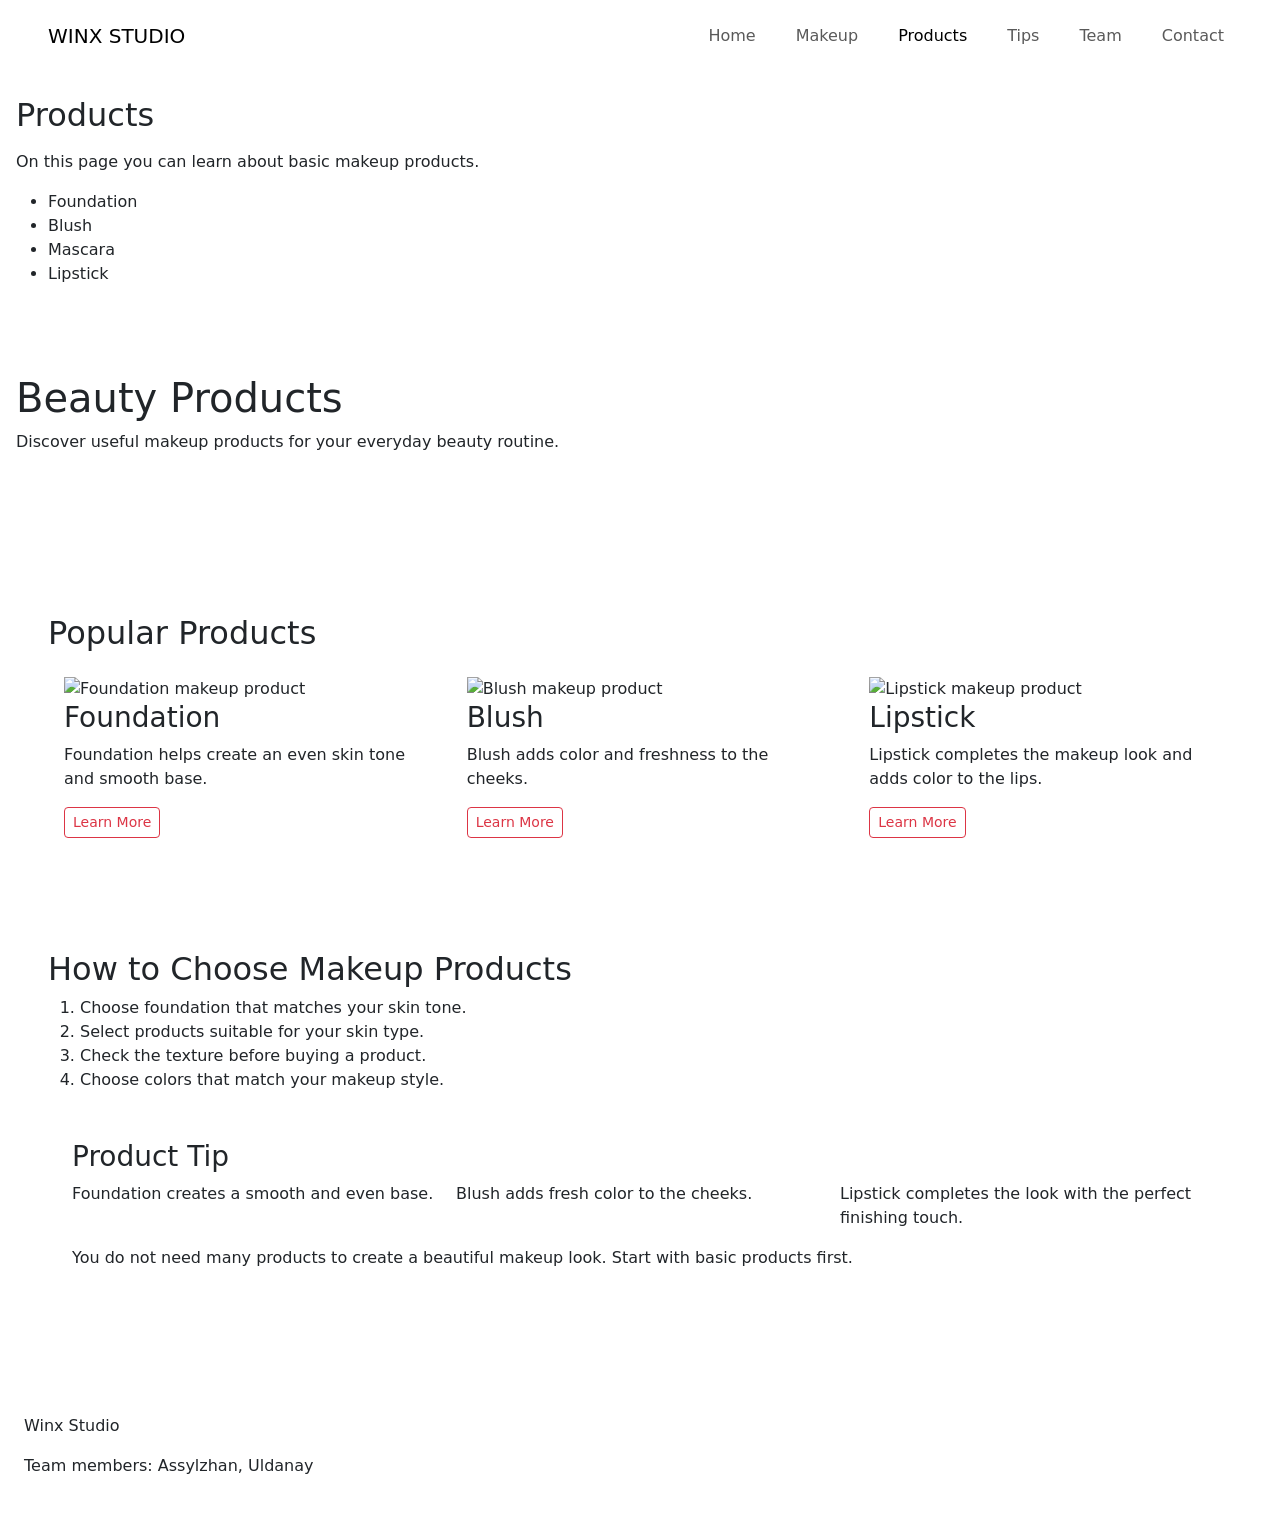
==== products.html @ 080e072e "HTML files" ====
<!DOCTYPE html>
<html lang="en">
<head>
    <meta charset="UTF-8">
    <meta name="viewport" content="width=device-width, initial-scale=1.0">

    <!-- Created by Assylzhan -->
    <title>Beauty Products - Winx Studio</title>

    <link href="https://cdn.jsdelivr.net/npm/bootstrap@5.3.3/dist/css/bootstrap.min.css" rel="stylesheet">
    <link rel="stylesheet" href="css/style.css">
</head>

<body class="assignment-page">
    <header class="site-header">

        <nav class="navbar navbar-expand-lg winx-navbar px-3 px-lg-5 py-3" aria-label="Main navigation">
            <a href="index.html" class="navbar-brand logo">WINX STUDIO</a>
            <button class="navbar-toggler" type="button" data-bs-toggle="collapse" data-bs-target="#mainNav" aria-controls="mainNav" aria-expanded="false" aria-label="Toggle navigation">
                <span class="navbar-toggler-icon"></span>
            </button>
            <div class="collapse navbar-collapse" id="mainNav">
                <ul class="navbar-nav ms-auto gap-lg-4">
                    <li class="nav-item"><a class="nav-link" href="index.html">Home</a></li>
                    <li class="nav-item"><a class="nav-link" href="makeup.html">Makeup</a></li>
                    <li class="nav-item"><a class="nav-link active" href="products.html" aria-current="page">Products</a></li>
                    <li class="nav-item"><a class="nav-link" href="tips.html">Tips</a></li>
                    <li class="nav-item"><a class="nav-link" href="team.html">Team</a></li>
                    <li class="nav-item"><a class="nav-link" href="contact.html">Contact</a></li>
                </ul>
            </div>
        </nav>
    </header>
    <aside class="sidebar py-4 px-3">

        <h2 class="mb-3">Products</h2>
        <p>
            On this page you can learn about basic makeup products.
        </p>

        <ul>
            <li>Foundation</li>
            <li>Blush</li>
            <li>Mascara</li>
            <li>Lipstick</li>
        </ul>

    </aside>
    <main class="main-content container-fluid px-0">
        <section class="page-title py-4 py-md-5 px-3 mb-4 mb-md-5">

            <h1>Beauty Products</h1>
            <p>
                Discover useful makeup products
                for your everyday beauty routine.
            </p>
        </section>
        <section class="products-section py-4 py-md-5 px-3 px-md-5">
            <h2>Popular Products</h2>
            <div class="row g-4">
                <div class="col-12 col-md-4 d-flex"><div class="product-card w-100 p-3">
                    <img
                        src="https://images.unsplash.com/photo-1557205465-f3762edea6d3?q=80&w=987&auto=format&fit=crop&ixlib=rb-4.1.0&ixid=M3wxMjA3fDB8MHxwaG90by1wYWdlfHx8fGVufDB8fHx8fA%3D%3D"
                        alt="Foundation makeup product"
                    >
                    <h3>Foundation</h3>
                    <p>
                        Foundation helps create
                        an even skin tone and smooth base.
                    </p>
                    <a href="#product-tips" class="btn btn-outline-danger btn-sm">Learn More</a>

                </div></div>
                <div class="col-12 col-md-4 d-flex"><div class="product-card w-100 p-3">

                    <img
                        src="https://images.unsplash.com/photo-1625093525885-282384697917?q=80&w=1701&auto=format&fit=crop&ixlib=rb-4.1.0&ixid=M3wxMjA3fDB8MHxwaG90by1wYWdlfHx8fGVufDB8fHx8fA%3D%3D"
                        alt="Blush makeup product"
                    >

                    <h3>Blush</h3>
                    <p>
                        Blush adds color and freshness to the cheeks.
                    </p>

                    <a href="#product-tips" class="btn btn-outline-danger btn-sm">Learn More</a>
                </div></div>
                <div class="col-12 col-md-4 d-flex"><div class="product-card w-100 p-3">

                    <img
                        src="https://plus.unsplash.com/premium_photo-1677526496932-1b4bddeee554?q=80&w=968&auto=format&fit=crop&ixlib=rb-4.1.0&ixid=M3wxMjA3fDB8MHxwaG90by1wYWdlfHx8fGVufDB8fHx8fA%3D%3D"
                        alt="Lipstick makeup product"
                    >
                    <h3>Lipstick</h3>
                    <p>
                        Lipstick completes the makeup look
                        and adds color to the lips.
                    </p>
                    <a href="#product-tips" class="btn btn-outline-danger btn-sm">
                        Learn More
                    </a>
                </div></div>
            </div>
        </section>
        <section class="content p-4 p-md-5 mx-auto mb-5" id="product-tips">
            <h2>How to Choose Makeup Products</h2>
            <ol>
                <li> Choose foundation that matches your skin tone.</li>
                <li>Select products suitable for your skin type.</li>
                <li> Check the texture before buying a product.</li>
                <li>Choose colors that match your makeup style.</li>
            </ol>
            <div class="highlight p-4 mt-4">
                <h3>Product Tip</h3>
                <div class="row g-3 mb-3">
                    <div class="col-12 col-md-6 col-lg-4">Foundation creates a smooth and even base.</div>
                    <div class="col-12 col-md-6 col-lg-4">Blush adds fresh color to the cheeks.</div>
                    <div class="col-12 col-md-12 col-lg-4">Lipstick completes the look with the perfect finishing touch.</div>
                </div>
                <p class="mb-0">You do not need many products to create a beautiful makeup look. Start with basic products first.</p>
            </div>
        </section>
    </main>
    <footer class="site-footer p-4">
        <p>Winx Studio</p>
        <p>Team members: Assylzhan, Uldanay</p>
    </footer>
    <script src="https://cdn.jsdelivr.net/npm/bootstrap@5.3.3/dist/js/bootstrap.bundle.min.js"></script>
</body>
</html>
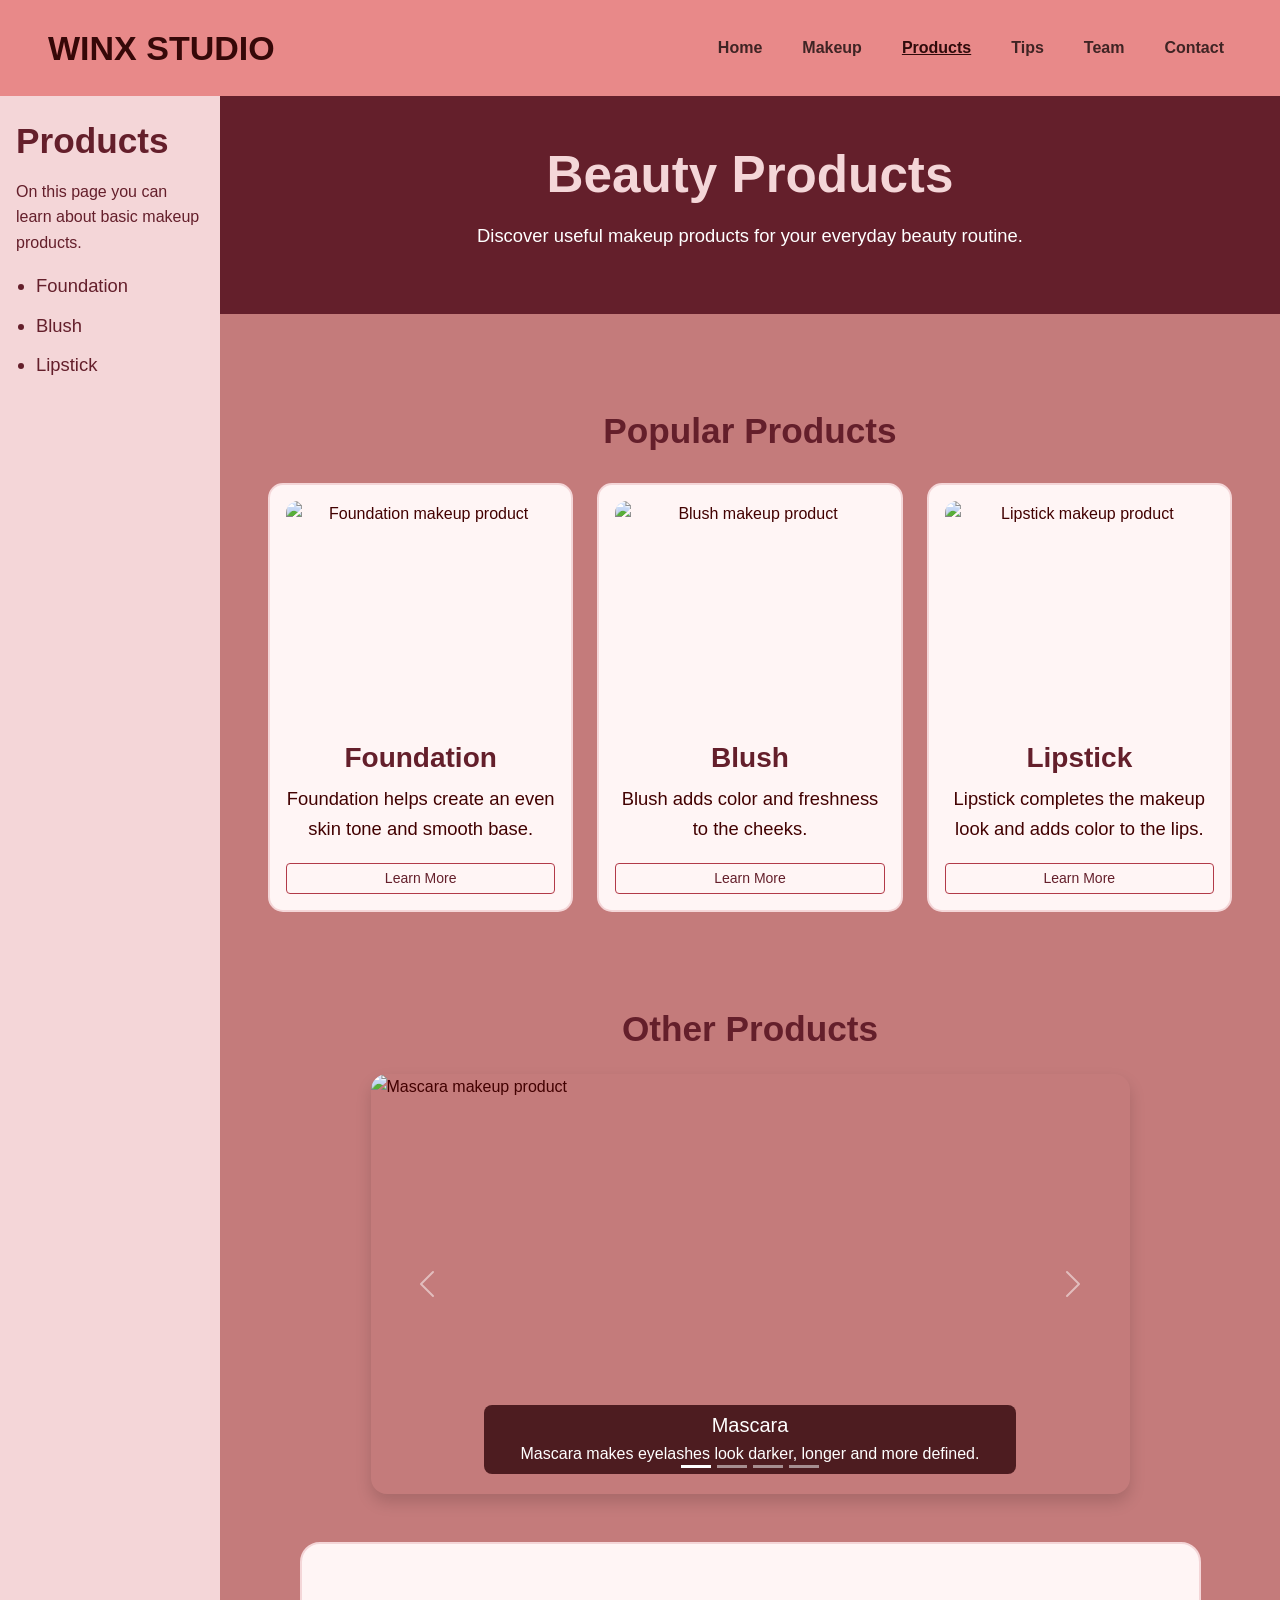
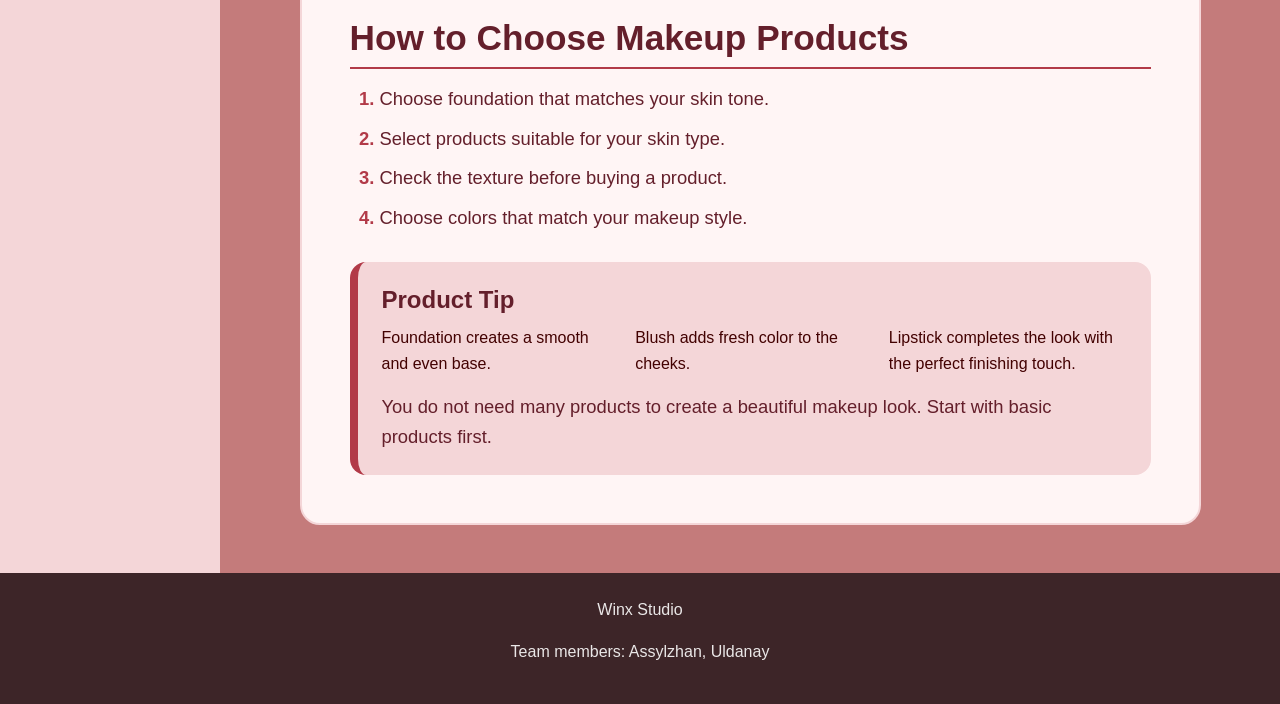
==== commit c13443b2: "Update assignment 3 pages" ====
--- a/products.html
+++ b/products.html
@@ -10,10 +10,8 @@
     <link href="https://cdn.jsdelivr.net/npm/bootstrap@5.3.3/dist/css/bootstrap.min.css" rel="stylesheet">
     <link rel="stylesheet" href="css/style.css">
 </head>
-
 <body class="assignment-page">
     <header class="site-header">
-
         <nav class="navbar navbar-expand-lg winx-navbar px-3 px-lg-5 py-3" aria-label="Main navigation">
             <a href="index.html" class="navbar-brand logo">WINX STUDIO</a>
             <button class="navbar-toggler" type="button" data-bs-toggle="collapse" data-bs-target="#mainNav" aria-controls="mainNav" aria-expanded="false" aria-label="Toggle navigation">
@@ -41,10 +39,8 @@
         <ul>
             <li>Foundation</li>
             <li>Blush</li>
-            <li>Mascara</li>
             <li>Lipstick</li>
         </ul>
-
     </aside>
     <main class="main-content container-fluid px-0">
         <section class="page-title py-4 py-md-5 px-3 mb-4 mb-md-5">
@@ -102,7 +98,149 @@
                 </div></div>
             </div>
         </section>
+<section class="container py-4 py-md-5">
+    <h2 class="text-center mb-4" style="color: #641F2B;">
+        Other Products
+    </h2>
+    <div class="row justify-content-center">
+        <div class="col-12 col-lg-9">
+            <div
+                id="productsCarousel"
+                class="carousel slide shadow rounded-4 overflow-hidden"
+                data-bs-ride="carousel"
+                aria-label="Other makeup products">
+
+                <div class="carousel-indicators">
+
+                    <button
+                        type="button"
+                        data-bs-target="#productsCarousel"
+                        data-bs-slide-to="0"
+                        class="active"
+                        aria-current="true"
+                        aria-label="Mascara"></button>
+
+                    <button
+                        type="button"
+                        data-bs-target="#productsCarousel"
+                        data-bs-slide-to="1"
+                        aria-label="Highlighter"></button>
+
+                    <button
+                        type="button"
+                        data-bs-target="#productsCarousel"
+                        data-bs-slide-to="2"
+                        aria-label="Eyeliner"></button>
+
+                    <button
+                        type="button"
+                        data-bs-target="#productsCarousel"
+                        data-bs-slide-to="3"
+                        aria-label="Bronzer"></button>
+
+                </div>
+
+                <div class="carousel-inner">
+                    <div class="carousel-item active">
+                        <img
+                            src="https://images.unsplash.com/photo-1631214540553-ff044a3ff1d4?q=80&w=1674&auto=format&fit=crop&ixlib=rb-4.1.0&ixid=M3wxMjA3fDB8MHxwaG90by1wYWdlfHx8fGVufDB8fHx8fA%3D%3D"
+                            class="d-block w-100"
+                            alt="Mascara makeup product">
+
+                        <div class="carousel-caption d-none d-md-block py-2">
+
+                            <h3 class="h5 mb-1">
+                                Mascara
+                            </h3>
+
+                            <p class="mb-0">
+                                Mascara makes eyelashes look darker,
+                                longer and more defined.
+                            </p>
+                        </div>
+                    </div>
+
+                    <div class="carousel-item">
+                        <img
+                            src="https://images.unsplash.com/photo-1580694500583-21a6189e6b56?q=80&w=2070&auto=format&fit=crop&ixlib=rb-4.1.0&ixid=M3wxMjA3fDB8MHxwaG90by1wYWdlfHx8fGVufDB8fHx8fA%3D%3D"
+                            class="d-block w-100"
+                            alt="Highlighter makeup product">
+                        <div class="carousel-caption d-none d-md-block py-2">
+                            <h3 class="h5 mb-1">
+                                Highlighter
+                            </h3>
+
+                            <p class="mb-0">
+                                Highlighter adds glow to the high points
+                                of the face.
+                            </p>
+                        </div>
+                    </div>
+                    <div class="carousel-item">
+                        <img
+                            src="https://images.unsplash.com/photo-1631237535134-e009a5939d9c?q=80&w=1625&auto=format&fit=crop&ixlib=rb-4.1.0&ixid=M3wxMjA3fDB8MHxwaG90by1wYWdlfHx8fGVufDB8fHx8fA%3D%3D"
+                            class="d-block w-100"
+                            alt="Eyeliner makeup product">
+
+                        <div class="carousel-caption d-none d-md-block py-2">
+                            <h3 class="h5 mb-1">
+                                Eyeliner
+                            </h3>
+                            <p class="mb-0">
+                                Eyeliner defines the eyes
+                                and can create both soft and dramatic looks.
+                            </p>
+                        </div>
+                    </div>
+                    <div class="carousel-item">
+                        <img
+                            src="https://plus.unsplash.com/premium_photo-1757682620953-69cdd499b753?q=80&w=2068&auto=format&fit=crop&ixlib=rb-4.1.0&ixid=M3wxMjA3fDB8MHxwaG90by1wYWdlfHx8fGVufDB8fHx8fA%3D%3D"
+                            class="d-block w-100"
+                            alt="Bronzer makeup product">
+
+                        <div class="carousel-caption d-none d-md-block py-2">
+                            <h3 class="h5 mb-1">
+                                Bronzer
+                            </h3>
+                            <p class="mb-0">
+                                Bronzer adds warmth and soft definition
+                                to the face.
+                            </p>
+                        </div>
+                    </div>
+                </div>
+                <button
+                    class="carousel-control-prev"
+                    type="button"
+                    data-bs-target="#productsCarousel"
+                    data-bs-slide="prev">
+
+                    <span class="carousel-control-prev-icon" aria-hidden="true">
+                    </span>
+
+                    <span class="visually-hidden"> Previous </span>
+
+                </button>
+                <button
+                    class="carousel-control-next"
+                    type="button"
+                    data-bs-target="#productsCarousel"
+                    data-bs-slide="next">
+
+                    <span class="carousel-control-next-icon" aria-hidden="true">
+                    </span>
+
+                    <span class="visually-hidden">
+                        Next
+                    </span>
+                </button>
+            </div>
+        </div>
+    </div>
+
+</section>
         <section class="content p-4 p-md-5 mx-auto mb-5" id="product-tips">
+
             <h2>How to Choose Makeup Products</h2>
             <ol>
                 <li> Choose foundation that matches your skin tone.</li>
--- a/css/style.css
+++ b/css/style.css
@@ -0,0 +1,1281 @@
+
+/* ===== Общие настройки страницы ===== */
+
+* {
+    margin: 0;
+    padding: 0;
+    box-sizing: border-box;
+}
+
+body {
+    font-family: Arial;
+    font-weight: 400;
+    background-color: rgb(196, 123, 123);
+    color: rgb(66, 1, 1);
+    line-height: 1.6;
+}
+
+/* ===== Контейнер ===== */
+
+.container {
+    max-width: 1100px;
+    margin: 0 auto;
+    padding: 0 20px;
+}
+
+
+/* ===== Навигация ===== */
+
+.logo {
+    font-family: Arial;
+    color: rgb(54, 8, 8);
+    font-size: 34px;
+    font-weight: 700;
+    text-decoration: none;
+}
+
+.navbar {
+    display: flex;
+    justify-content: space-between;
+    align-items: center;
+    padding: 20px 60px;
+    background-color: rgba(234, 139, 139, 0.949);
+}
+
+.nav-menu {
+    display: flex;
+    align-items: center;
+    gap: 40px;
+    list-style: none;
+}
+
+.nav-menu a {
+    font-family: Arial;
+    color: rgb(63, 36, 36);
+    text-decoration: none;
+    font-weight: 600;
+    transition: 0.3s;
+}
+
+.nav-menu a:hover,
+.nav-menu a.active {
+    color: rgb(47, 11, 11);
+    text-decoration: underline;
+}
+
+
+/* ===== Hero section ===== */
+
+.hero {
+    min-height: 75vh;
+    display: flex;
+    align-items: center;
+    justify-content: space-between;
+    gap: 50px;
+    padding: 70px 8%;
+}
+
+.hero-text {
+    max-width: 550px;
+}
+
+.small-title {
+    color: #6e101a;
+    font-weight: 700;
+    letter-spacing: 2px;
+}
+
+.hero h1 {
+    line-height: 1.1;
+    margin: 15px 0;
+    color: #230509;
+    font-weight: 700;
+}
+
+.hero p {
+    margin-bottom: 20px;
+    font-weight: 400;
+}
+
+.hero-image img {
+    width: 400px;
+    height: 500px;
+    object-fit: cover;
+    border-radius: 20px;
+}
+
+
+/* ===== Buttons ===== */
+
+.button {
+    display: inline-block;
+    padding: 12px 25px;
+    background-color: #B23A48;
+    color: white;
+    text-decoration: none;
+    font-weight: 700;
+    border-radius: 8px;
+    transition: 0.3s;
+}
+
+.button:hover {
+    background-color: #641F2B;
+    transform: translateY(-2px);
+}
+
+
+/* ===== About / Cards ===== */
+
+.about-section,
+.cards-section {
+    text-align: center;
+}
+
+.cards {
+    display: flex;
+    justify-content: center;
+    align-items: stretch;
+    gap: 25px;
+    margin-top: 30px;
+    flex-wrap: wrap;
+}
+
+.winx-card {
+    width: calc((100% - 50px) / 3);
+    display: flex;
+    flex-direction: column;
+    align-items: center;
+    background-color: white;
+    border: 1px solid #ead6d6;
+    border-radius: 15px;
+    box-shadow: 0 5px 15px rgba(0, 0, 0, 0.08);
+    transition: transform 0.25s ease, box-shadow 0.25s ease;
+}
+
+.winx-card:hover {
+    transform: translateY(-8px);
+    box-shadow: 0 12px 25px rgba(0, 0, 0, 0.15);
+}
+
+.winx-card h3 {
+    color: #24080b;
+    margin-bottom: 10px;
+    font-weight: 700;
+}
+
+.winx-card p {
+    flex-grow: 1;
+    font-weight: 400;
+}
+
+
+/* ===== Page title ===== */
+
+.page-title {
+    background-color: #641F2B;
+    color: white;
+    text-align: center;
+}
+
+.page-title h1 {
+    color: #F4D6D8;
+    margin-bottom: 15px;
+    font-weight: 700;
+}
+
+.page-title p {
+    color: white;
+    font-weight: 400;
+}
+
+
+/* ===== Content ===== */
+
+.content {
+    width: 85%;
+    max-width: 1000px;
+    background-color: #FFF5F5;
+    border: 2px solid #F4D6D8;
+    border-radius: 20px;
+}
+
+.content h2 {
+    color: #641F2B;
+    margin-top: 25px;
+    margin-bottom: 15px;
+    border-bottom: 2px solid #B23A48;
+    padding-bottom: 8px;
+    font-weight: 700;
+}
+
+.content ol,
+.content ul {
+    padding-left: 30px;
+    margin-bottom: 30px;
+}
+
+.content li {
+    color: #641F2B;
+    margin-bottom: 10px;
+    font-weight: 400;
+}
+
+.content li::marker {
+    color: #B23A48;
+    font-weight: 700;
+}
+
+.content img {
+    display: block;
+    width: 70%;
+    max-width: 600px;
+    height: 400px;
+    object-fit: cover;
+    margin: 35px auto;
+    border-radius: 20px;
+    border: 5px solid #F4D6D8;
+}
+
+
+/* ===== Highlight ===== */
+
+.highlight {
+    background-color: #F4D6D8;
+    border-left: 8px solid #B23A48;
+    border-radius: 16px;
+}
+
+.highlight h3 {
+    color: #641F2B;
+    font-size: 24px;
+    font-weight: 700;
+    margin-bottom: 10px;
+}
+
+.highlight p {
+    color: #641F2B;
+    font-weight: 400;
+}
+
+
+/* ===== Team ===== */
+
+.team-grid {
+    display: flex;
+    gap: 25px;
+    justify-content: center;
+    flex-wrap: wrap;
+    margin: 40px 0;
+}
+
+.team-card {
+    background-color: #ffffff;
+    padding: 30px 20px;
+    border-radius: 16px;
+    text-align: center;
+    flex: 1;
+    min-width: 250px;
+    display: flex;
+    flex-direction: column;
+    align-items: center;
+    box-shadow: 0 4px 15px rgba(0, 0, 0, 0.08);
+    transition: transform 0.25s ease, box-shadow 0.25s ease;
+}
+
+.team-card:hover {
+    transform: translateY(-8px);
+    box-shadow: 0 12px 25px rgba(0, 0, 0, 0.15);
+}
+
+.profile-img {
+    width: 130px;
+    height: 130px;
+    border-radius: 50%;
+    object-fit: cover;
+    border: 4px solid #B23A48;
+    margin-bottom: 15px;
+}
+
+.team-card h3 {
+    font-size: 20px;
+    color: #24080b;
+    margin-bottom: 5px;
+    font-weight: 700;
+}
+
+.role {
+    display: inline-block;
+    color: #B23A48;
+    font-size: 14px;
+    font-weight: 700;
+    margin-bottom: 12px;
+}
+
+.team-card p {
+    flex-grow: 1;
+    font-size: 14px;
+    color: #444444;
+    font-weight: 400;
+}
+
+.btn-card {
+    display: inline-block;
+    margin-top: 18px;
+    padding: 10px 22px;
+    background-color: #B23A48;
+    color: #ffffff;
+    text-decoration: none;
+    border-radius: 8px;
+    font-size: 14px;
+    font-weight: 700;
+    transition: background-color 0.25s ease, transform 0.25s ease;
+}
+
+.btn-card:hover {
+    background-color: #641F2B;
+    transform: translateY(-2px);
+}
+
+
+/* ===== Gallery ===== */
+
+.gallery-title {
+    text-align: center;
+    color: #641F2B;
+    margin: 50px 0 20px;
+    font-weight: 700;
+}
+
+.gallery-grid {
+    display: grid;
+    grid-template-columns: repeat(3, 1fr);
+    gap: 18px;
+    margin-bottom: 40px;
+}
+
+.gallery-item {
+    position: relative;
+    overflow: hidden;
+    border-radius: 12px;
+}
+
+.gallery-grid .gallery-item {
+    aspect-ratio: 1 / 1;
+}
+
+.gallery-grid .gallery-item img {
+    width: 100%;
+    height: 100%;
+    object-fit: cover;
+    display: block;
+    transition: transform 0.35s ease;
+}
+
+.gallery-grid .gallery-item:hover img {
+    transform: scale(1.08);
+}
+
+.gallery-caption {
+    position: absolute;
+    inset: 0;
+    display: flex;
+    align-items: flex-end;
+    padding: 16px;
+    background: linear-gradient(
+        to top,
+        rgba(48, 6, 10, 0.85),
+        rgba(48, 6, 10, 0)
+    );
+    color: #ffffff;
+    font-size: 15px;
+    font-weight: 700;
+    opacity: 0;
+    transition: opacity 0.3s ease;
+}
+
+.gallery-item:hover .gallery-caption {
+    opacity: 1;
+}
+
+
+/* ===== Contact ===== */
+
+.contact-grid {
+    display: grid;
+    grid-template-columns: 320px 1fr;
+    grid-template-areas:
+        "title title"
+        "sidebar main"
+        "note note";
+    gap: 30px;
+    margin: 40px 0;
+}
+
+.contact-grid .page-title {
+    grid-area: title;
+    margin-bottom: 0;
+}
+
+.contact-info {
+    grid-area: sidebar;
+}
+
+.contact-main {
+    grid-area: main;
+}
+
+.contact-note {
+    grid-area: note;
+    background-color: #F4D6D8;
+    border-radius: 16px;
+    padding: 20px 30px;
+    text-align: center;
+    color: #641F2B;
+    font-weight: 700;
+}
+
+.contact-wrapper {
+    display: flex;
+    gap: 30px;
+    margin: 40px 0;
+}
+
+.contact-info,
+#contact-form {
+    background-color: #ffffff;
+    padding: 35px;
+    border-radius: 16px;
+    box-shadow: 0 4px 15px rgba(0, 0, 0, 0.08);
+}
+
+.contact-info h3,
+#contact-form h3 {
+    color: #641F2B;
+    font-size: 22px;
+    margin-bottom: 20px;
+    border-bottom: 2px solid #F4D6D8;
+    padding-bottom: 8px;
+    font-weight: 700;
+}
+
+.contact-info p {
+    margin-bottom: 12px;
+    color: #333333;
+    font-weight: 400;
+}
+
+#contact-form {
+    flex: 1.5;
+}
+
+.form-group {
+    margin-bottom: 18px;
+    display: flex;
+    flex-direction: column;
+}
+
+.form-group label {
+    font-size: 14px;
+    font-weight: 700;
+    margin-bottom: 6px;
+    color: #24080b;
+}
+
+.form-group input,
+.form-group select,
+.form-group textarea {
+    padding: 12px;
+    border: 1px solid #ead6d6;
+    border-radius: 8px;
+    background-color: #fafafa;
+    font-family: Arial;
+    font-size: 14px;
+    font-weight: 400;
+}
+
+.form-group input:focus,
+.form-group select:focus,
+.form-group textarea:focus {
+    outline: none;
+    border-color: #B23A48;
+    background-color: #ffffff;
+}
+
+.btn-primary {
+    background-color: #B23A48;
+    color: #ffffff;
+    padding: 14px;
+    border: none;
+    border-radius: 8px;
+    font-weight: 700;
+    cursor: pointer;
+    width: 100%;
+    font-size: 15px;
+    transition: background-color 0.3s;
+}
+
+.btn-primary:hover {
+    background-color: #641F2B;
+}
+
+
+/* ===== Products table ===== */
+
+.products-table {
+    width: 100%;
+    border-collapse: collapse;
+    margin: 30px 0 40px;
+    background-color: white;
+}
+
+.products-table th {
+    background-color: #641F2B;
+    color: white;
+    padding: 15px;
+    text-align: left;
+    font-size: 17px;
+    font-weight: 700;
+}
+
+.products-table td {
+    padding: 15px;
+    border: 1px solid #F4D6D8;
+    color: #641F2B;
+    font-size: 16px;
+    font-weight: 400;
+}
+
+.products-table tr:nth-child(even) {
+    background-color: #FFF5F5;
+}
+
+.products-table tr:hover {
+    background-color: #F4D6D8;
+}
+
+.products-table td:first-child {
+    width: 60px;
+    text-align: center;
+    font-weight: 700;
+}
+
+.products-table td:nth-child(2) {
+    width: 25%;
+}
+
+
+/* ===== Assignment page ===== */
+
+.assignment-page {
+    display: grid;
+    grid-template-columns: 220px 1fr;
+    grid-template-areas:
+        "header header"
+        "sidebar main"
+        "footer footer";
+    min-height: 100vh;
+}
+
+.site-header {
+    grid-area: header;
+}
+
+.sidebar {
+    grid-area: sidebar;
+    background-color: #F4D6D8;
+    color: #641F2B;
+}
+
+.sidebar h2 {
+    margin-bottom: 15px;
+    font-weight: 700;
+}
+
+.sidebar ul {
+    padding-left: 20px;
+}
+
+.sidebar li {
+    margin-bottom: 10px;
+    font-weight: 400;
+}
+
+.main-content {
+    grid-area: main;
+}
+
+.site-footer {
+    grid-area: footer;
+}
+
+.assignment-page .site-footer {
+    margin-top: 0;
+}
+
+
+/* ===== Products ===== */
+
+.products-section {
+    text-align: center;
+}
+
+.products-section h2 {
+    color: #641F2B;
+    margin-bottom: 30px;
+    font-weight: 700;
+}
+
+.product-cards {
+    display: flex;
+    gap: 25px;
+    align-items: stretch;
+}
+
+.product-card {
+    flex: 1;
+    display: flex;
+    flex-direction: column;
+    background-color: #FFF5F5;
+    border: 2px solid #F4D6D8;
+    border-radius: 15px;
+    transition: 0.3s;
+}
+
+.product-card:hover {
+    transform: translateY(-8px);
+    box-shadow: 0 10px 20px rgba(0, 0, 0, 0.2);
+}
+
+.product-card img {
+    width: 100%;
+    height: 220px;
+    object-fit: cover;
+    border-radius: 12px;
+}
+
+.product-card h3 {
+    color: #641F2B;
+    margin-top: 20px;
+    margin-bottom: 10px;
+    font-weight: 700;
+}
+
+.product-card p {
+    flex-grow: 1;
+    margin-bottom: 20px;
+    font-weight: 400;
+}
+
+.card-button {
+    display: inline-block;
+    background-color: #B23A48;
+    color: white;
+    text-decoration: none;
+    padding: 10px 20px;
+    border-radius: 8px;
+    font-weight: 700;
+    transition: 0.3s;
+}
+
+.card-button:hover {
+    background-color: #641F2B;
+}
+
+
+/* ===== Gallery section ===== */
+
+.gallery-section h2 {
+    color: #641F2B;
+    text-align: center;
+    margin-bottom: 30px;
+    font-weight: 700;
+}
+
+.gallery {
+    display: grid;
+    grid-template-columns: repeat(3, 1fr);
+    gap: 20px;
+}
+
+.gallery .gallery-item {
+    border-radius: 15px;
+}
+
+.gallery .gallery-item img {
+    width: 100%;
+    height: 250px;
+    object-fit: cover;
+    display: block;
+    transition: 0.3s;
+}
+
+.caption {
+    position: absolute;
+    bottom: 0;
+    left: 0;
+    width: 100%;
+    padding: 15px;
+    background-color: rgba(100, 31, 43, 0.85);
+    color: white;
+    text-align: center;
+    opacity: 0;
+    transition: 0.3s;
+    font-weight: 700;
+}
+
+.gallery-item:hover .caption {
+    opacity: 1;
+}
+
+.gallery .gallery-item:hover img {
+    transform: scale(1.05);
+}
+
+
+/* ===== Home page ===== */
+
+.home-page {
+    background-color: #fff7f7;
+}
+
+.home-hero {
+    width: 88%;
+    max-width: 1200px;
+    margin: 45px auto 70px;
+    display: flex;
+    align-items: center;
+    justify-content: space-between;
+    gap: 55px;
+    padding: 50px;
+    background-color: #FFF5F5;
+    border: 2px solid #F4D6D8;
+    border-radius: 24px;
+    box-shadow: 0 8px 25px rgba(100, 31, 43, 0.08);
+}
+
+.home-hero-text,
+.home-hero-image {
+    flex: 1;
+}
+
+.home-hero-text h1 {
+    font-size: 52px;
+    line-height: 1.1;
+    color: #641F2B;
+    margin: 12px 0 20px;
+    font-weight: 700;
+}
+
+.home-hero-description {
+    max-width: 540px;
+    font-size: 18px;
+    line-height: 1.7;
+    color: #5d3439;
+    margin-bottom: 28px;
+    font-weight: 400;
+}
+
+.home-actions {
+    display: flex;
+    gap: 15px;
+    flex-wrap: wrap;
+}
+
+.home-primary-button,
+.home-secondary-button {
+    display: inline-block;
+    padding: 13px 25px;
+    text-decoration: none;
+    font-weight: 700;
+    border: 2px solid #B23A48;
+    border-radius: 10px;
+    transition: 0.3s;
+}
+
+.home-primary-button {
+    background-color: #B23A48;
+    color: white;
+    box-shadow: 0 5px 12px rgba(100, 31, 43, 0.18);
+}
+
+.home-primary-button:hover {
+    background-color: #641F2B;
+    border-color: #641F2B;
+    transform: translateY(-3px);
+    box-shadow: 0 8px 16px rgba(100, 31, 43, 0.25);
+}
+
+.home-secondary-button {
+    background-color: transparent;
+    color: #641F2B;
+}
+
+.home-secondary-button:hover {
+    background-color: #F4D6D8;
+    transform: translateY(-3px);
+}
+
+.home-hero-image img {
+    width: 100%;
+    height: 430px;
+    object-fit: cover;
+    display: block;
+    border-radius: 20px;
+}
+
+.home-about {
+    width: 75%;
+    max-width: 850px;
+    margin: 0 auto 70px;
+    text-align: center;
+}
+
+.home-about h2 {
+    color: #641F2B;
+    font-size: 34px;
+    margin: 10px 0 18px;
+    font-weight: 700;
+}
+
+.home-about p {
+    line-height: 1.7;
+    font-weight: 400;
+}
+
+.home-cards-section {
+    width: 88%;
+    max-width: 1200px;
+    margin: 0 auto 70px;
+    text-align: center;
+}
+
+.home-cards-section h2 {
+    color: #641F2B;
+    font-size: 34px;
+    margin-bottom: 10px;
+    font-weight: 700;
+}
+
+.home-section-description {
+    margin-bottom: 30px;
+    font-weight: 400;
+}
+
+.home-cards {
+    display: flex;
+    gap: 25px;
+    align-items: stretch;
+}
+
+.home-card {
+    flex: 1;
+    display: flex;
+    flex-direction: column;
+    padding: 30px;
+    background-color: #FFF5F5;
+    border: 2px solid #F4D6D8;
+    border-radius: 18px;
+    box-shadow: 0 5px 15px rgba(100, 31, 43, 0.07);
+    transition: 0.3s;
+}
+
+.home-card:hover {
+    transform: translateY(-6px);
+    box-shadow: 0 10px 22px rgba(100, 31, 43, 0.14);
+}
+
+.home-card h3 {
+    color: #641F2B;
+    font-size: 23px;
+    margin-bottom: 12px;
+    font-weight: 700;
+}
+
+.home-card p {
+    flex-grow: 1;
+    line-height: 1.6;
+    margin-bottom: 22px;
+    font-weight: 400;
+}
+
+.home-card-link {
+    display: inline-block;
+    padding: 10px 18px;
+    background-color: #B23A48;
+    color: white;
+    text-decoration: none;
+    font-weight: 700;
+    border-radius: 9px;
+    transition: 0.3s;
+}
+
+.home-card-link:hover {
+    background-color: #641F2B;
+}
+
+
+/* ===== Footer ===== */
+
+footer {
+    background-color: #3d2528;
+    color: rgb(234, 231, 231);
+    text-align: center;
+}
+
+footer p {
+    font-weight: 400;
+}
+
+
+/* =========================================================
+   RESPONSIVE DESIGN
+   ========================================================= */
+
+@media (max-width: 900px) {
+
+    .assignment-page {
+        grid-template-columns: 1fr;
+        grid-template-areas:
+            "header"
+            "sidebar"
+            "main"
+            "footer";
+    }
+
+    .navbar {
+        flex-direction: column;
+        gap: 20px;
+    }
+
+    .nav-menu {
+        flex-wrap: wrap;
+        justify-content: center;
+        gap: 20px;
+    }
+
+    .product-cards,
+    .home-cards {
+        flex-direction: column;
+        align-items: center;
+    }
+
+    .winx-card {
+        width: 100%;
+        max-width: 600px;
+    }
+
+    .gallery {
+        grid-template-columns: repeat(2, 1fr);
+    }
+
+    .home-hero {
+        flex-direction: column;
+        padding: 35px;
+    }
+
+    .home-hero-text {
+        text-align: center;
+    }
+
+    .home-hero-description {
+        margin-left: auto;
+        margin-right: auto;
+    }
+
+    .home-actions {
+        justify-content: center;
+    }
+
+    .home-hero-image {
+        width: 100%;
+    }
+}
+
+
+@media (max-width: 768px) {
+
+    .contact-grid {
+        grid-template-columns: 1fr;
+        grid-template-areas:
+            "title"
+            "sidebar"
+            "main"
+            "note";
+    }
+
+    .contact-wrapper {
+        flex-direction: column;
+    }
+}
+
+
+@media (max-width: 700px) {
+
+    .gallery-grid {
+        grid-template-columns: repeat(2, 1fr);
+    }
+}
+
+
+@media (max-width: 600px) {
+
+    .navbar {
+        padding: 20px;
+    }
+
+    .nav-menu {
+        gap: 15px;
+    }
+
+    .page-title {
+        padding: 45px 20px;
+    }
+
+    .page-title h1 {
+        font-size: 38px;
+    }
+
+    .content {
+        width: 92%;
+        padding: 25px;
+    }
+
+    .content img {
+        width: 100%;
+        height: 300px;
+    }
+
+    .products-section,
+    .gallery-section {
+        padding: 25px;
+    }
+
+    .gallery,
+    .gallery-grid {
+        grid-template-columns: 1fr;
+    }
+
+    .hero {
+        flex-direction: column;
+        padding: 45px 8%;
+    }
+
+    .hero h1 {
+        font-size: 42px;
+    }
+
+    .hero-image img {
+        width: 100%;
+        max-width: 400px;
+        height: 420px;
+    }
+
+    .home-hero {
+        width: 92%;
+        padding: 25px;
+    }
+
+    .home-hero-text h1 {
+        font-size: 38px;
+    }
+
+    .home-hero-image img {
+        height: 300px;
+    }
+
+    .home-about,
+    .home-cards-section {
+        width: 90%;
+    }
+
+    .home-actions {
+        flex-direction: column;
+    }
+
+    .home-primary-button,
+    .home-secondary-button {
+        width: 100%;
+        text-align: center;
+    }
+}
+
+
+/* =========================================================
+   ASSIGNMENT 3
+   ========================================================= */
+
+
+/* ===== Task 5: Bootstrap Navbar ===== */
+
+.winx-navbar {
+    background-color: rgba(234, 139, 139, 0.949);
+}
+
+.winx-navbar .logo {
+    color: rgb(54, 8, 8);
+    font-size: 34px;
+    font-weight: 700;
+    text-decoration: none;
+}
+
+.winx-navbar .nav-link {
+    color: rgb(63, 36, 36);
+    font-weight: 600;
+}
+
+.winx-navbar .nav-link:hover,
+.winx-navbar .nav-link.active {
+    color: rgb(47, 11, 11);
+    text-decoration: underline;
+}
+
+
+/* ===== Task 6: Bootstrap buttons ===== */
+
+.btn-danger {
+    --bs-btn-bg: #B23A48;
+    --bs-btn-border-color: #B23A48;
+    --bs-btn-hover-bg: #641F2B;
+    --bs-btn-hover-border-color: #641F2B;
+    --bs-btn-active-bg: #641F2B;
+    --bs-btn-active-border-color: #641F2B;
+    --bs-btn-disabled-bg: #B23A48;
+    --bs-btn-disabled-border-color: #B23A48;
+    --bs-btn-focus-shadow-rgb: 178, 58, 72;
+}
+
+.btn-outline-danger {
+    --bs-btn-color: #641F2B;
+    --bs-btn-border-color: #B23A48;
+    --bs-btn-hover-bg: #B23A48;
+    --bs-btn-hover-border-color: #B23A48;
+    --bs-btn-active-bg: #641F2B;
+    --bs-btn-active-border-color: #641F2B;
+    --bs-btn-focus-shadow-rgb: 178, 58, 72;
+}
+
+
+/* ===== Task 7: Carousel ===== */
+
+.carousel-item img {
+    height: 420px;
+    object-fit: cover;
+}
+
+.carousel-caption {
+    background: rgba(48, 6, 10, 0.8);
+    border-radius: 8px;
+}
+
+.carousel-caption p {
+    font-size: 1rem;
+    font-weight: 400;
+}
+
+@media (max-width: 600px) {
+
+    .carousel-item img {
+        height: 260px;
+    }
+}
+
+
+/* ===== Task 1: Responsive Typography ===== */
+
+h1 {
+    font-family: Arial;
+    font-weight: 700;
+    font-size: 1.9rem;
+}
+
+h2 {
+    font-family: Arial;
+    font-weight: 700;
+    font-size: 1.4rem;
+}
+
+h3,
+h4,
+h5,
+h6 {
+    font-family: Arial;
+    font-weight: 700;
+}
+
+main p,
+main li,
+.sidebar li {
+    font-family: Arial;
+    font-size: 1rem;
+    font-weight: 400;
+}
+
+@media (min-width: 600px) {
+
+    h1 {
+        font-size: 2.5rem;
+    }
+
+    h2 {
+        font-size: 1.8rem;
+    }
+
+    main p,
+    main li,
+    .sidebar li {
+        font-size: 1.05rem;
+    }
+}
+
+@media (min-width: 992px) {
+
+    h1 {
+        font-size: 3.2rem;
+    }
+
+    h2 {
+        font-size: 2.2rem;
+    }
+
+    main p,
+    main li,
+    .sidebar li {
+        font-size: 1.15rem;
+    }
+}
+
+
+/* ===== Task 2: Responsive Cards ===== */
+
+.cards {
+    flex-wrap: wrap;
+}
+
+.winx-card {
+    width: calc((100% - 50px) / 3);
+}
+
+@media (max-width: 991px) {
+
+    .cards {
+        flex-direction: row;
+        align-items: stretch;
+    }
+
+    .winx-card {
+        width: calc((100% - 25px) / 2);
+        max-width: none;
+    }
+}
+
+@media (max-width: 599px) {
+
+    .cards {
+        flex-direction: column;
+        align-items: stretch;
+    }
+
+    .winx-card {
+        width: 100%;
+    }
+}
